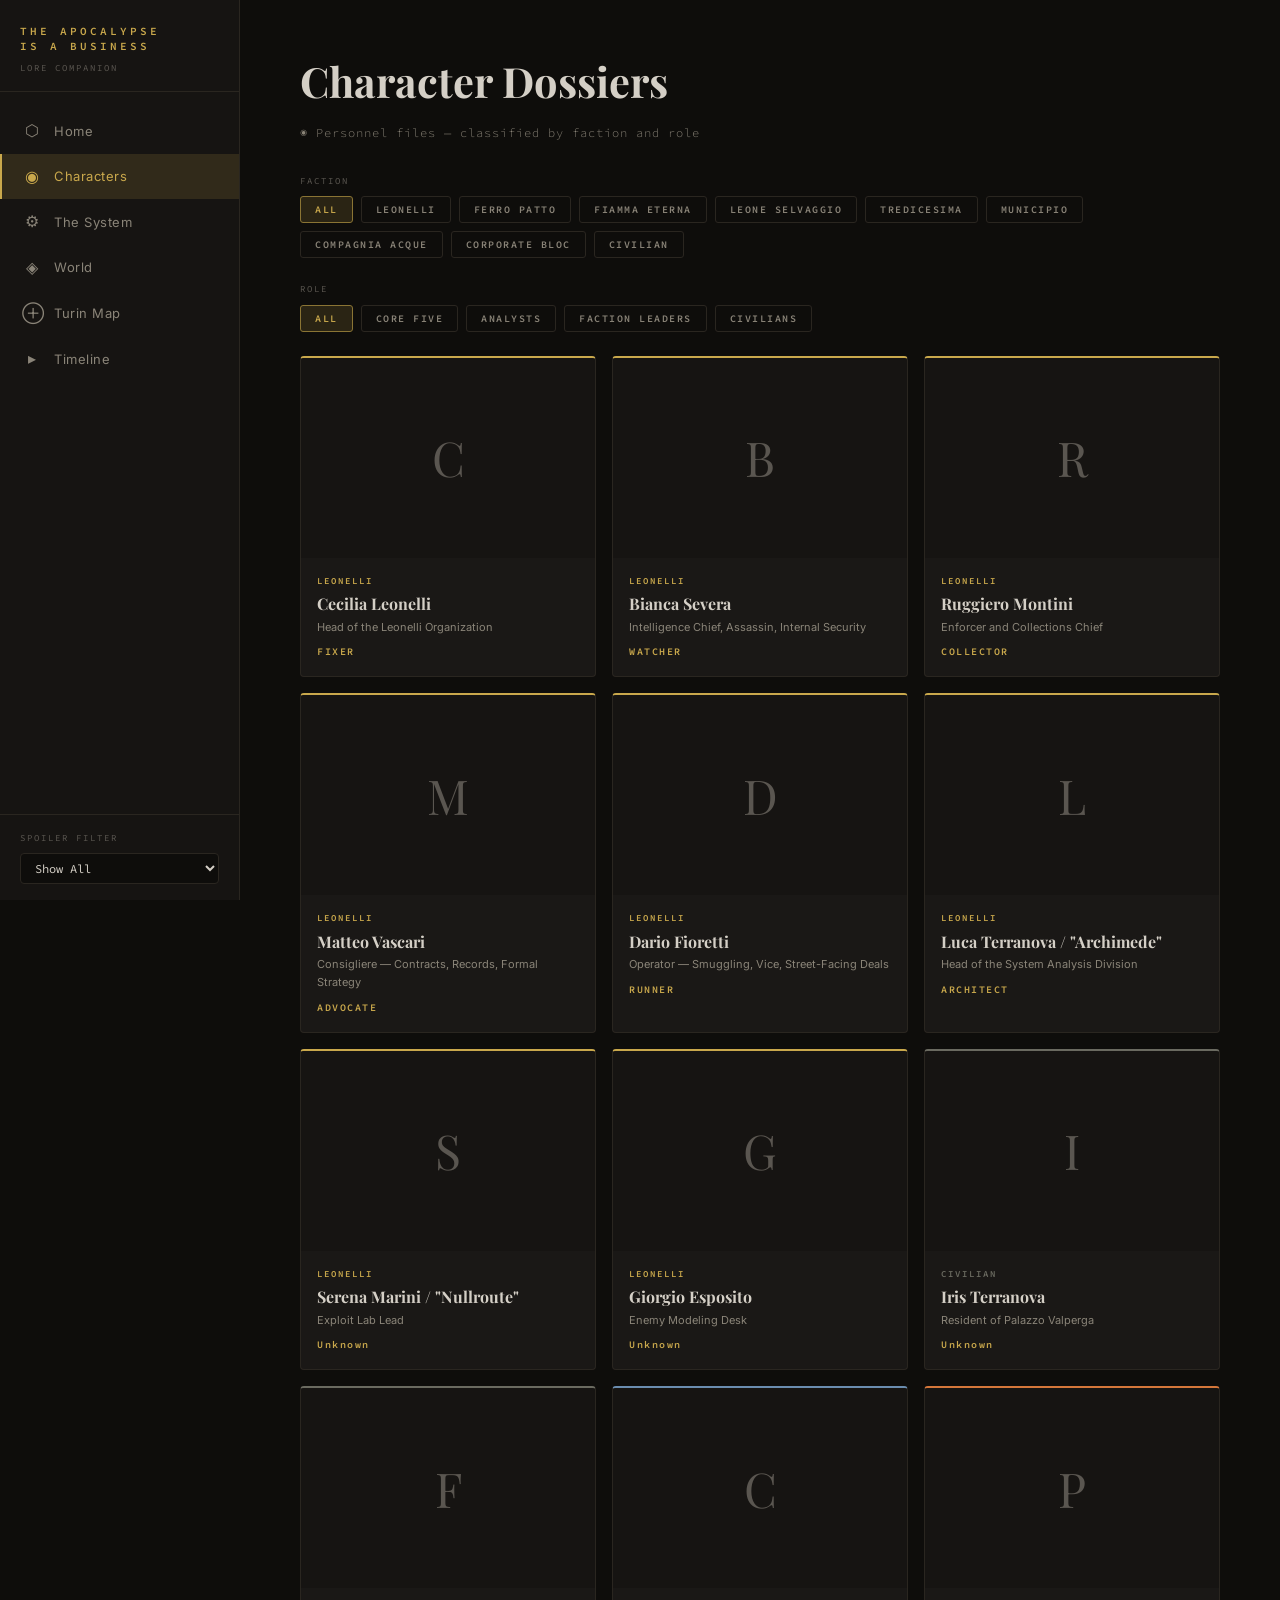
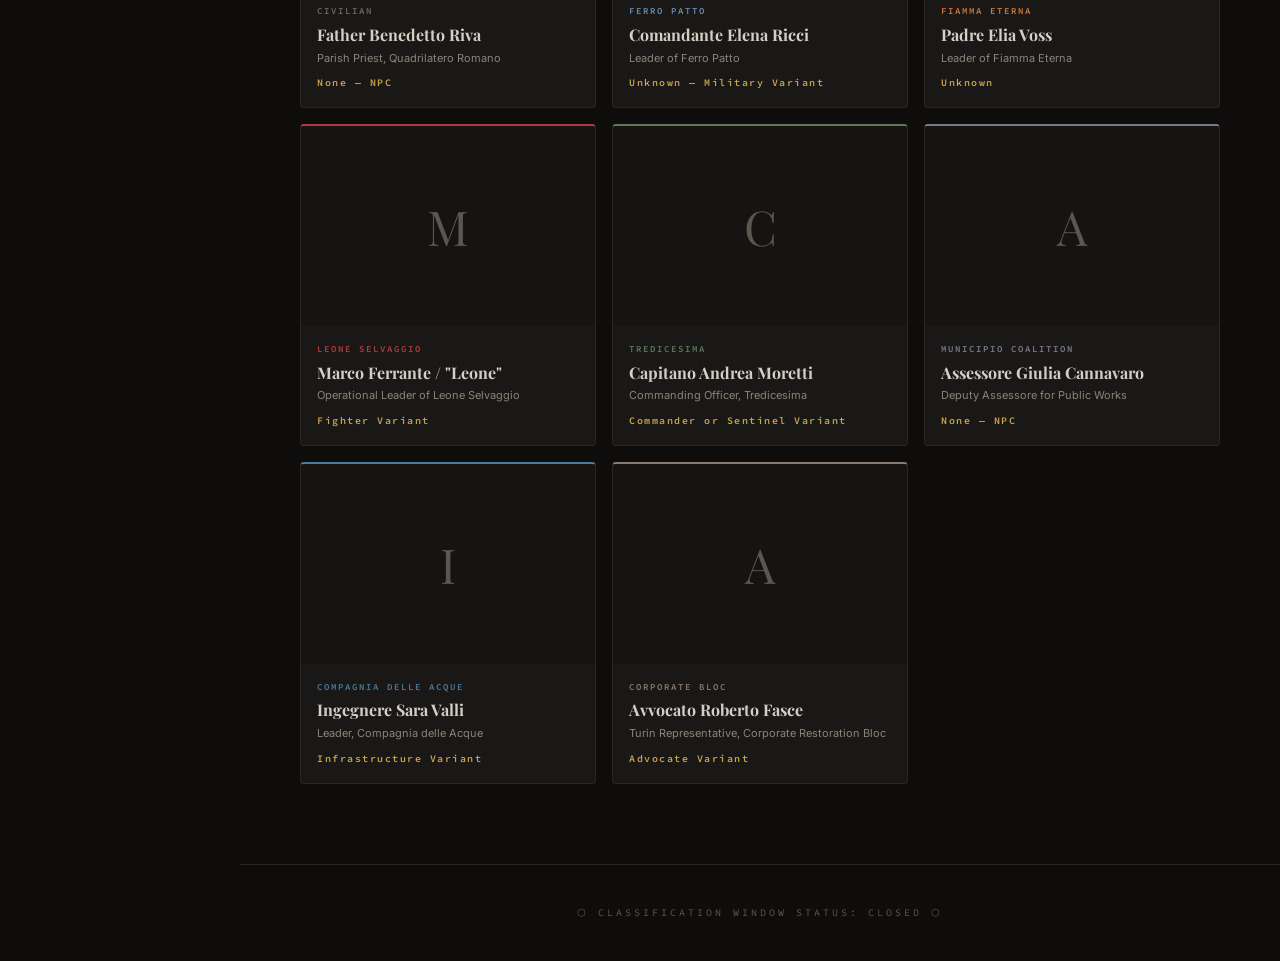
==== characters.html @ a4dcc1e0 "v0.1 site design Initial site design" ====
<!DOCTYPE html>
<html lang="en">
<head>
<meta charset="UTF-8">
<meta name="viewport" content="width=device-width, initial-scale=1.0">
<title>Characters — The Apocalypse Is a Business</title>
<link href="https://fonts.googleapis.com/css2?family=Playfair+Display:ital,wght@0,400;0,700;1,400&family=Source+Code+Pro:wght@300;400;600&family=Inter:wght@300;400;500;600&display=swap" rel="stylesheet">
<link rel="stylesheet" href="css/style.css">
<style>
/* ============================================
   CHARACTER PAGE — Specific Styles
   ============================================ */

/* Card Grid */
.char-grid {
  display: grid;
  grid-template-columns: repeat(auto-fill, minmax(220px, 1fr));
  gap: 16px;
}

.char-card {
  background: var(--bg-card);
  border: 1px solid var(--border-subtle);
  border-radius: 4px;
  overflow: hidden;
  cursor: pointer;
  transition: all var(--transition-speed);
}
.char-card:hover {
  background: var(--bg-card-hover);
  border-color: var(--border-accent);
  transform: translateY(-2px);
}

.char-card-portrait {
  width: 100%;
  height: 200px;
  background: var(--bg-secondary);
  overflow: hidden;
  display: flex;
  align-items: center;
  justify-content: center;
}
.char-card-portrait img {
  width: 100%;
  height: 100%;
  object-fit: cover;
}
.char-card-placeholder {
  width: 100%;
  height: 100%;
  display: flex;
  align-items: center;
  justify-content: center;
  font-family: var(--font-display);
  font-size: 48px;
  color: var(--text-muted);
  background: var(--bg-secondary);
}

.char-card-info {
  padding: 16px;
}
.char-card-faction {
  font-family: var(--font-system);
  font-size: 9px;
  font-weight: 600;
  letter-spacing: 2px;
  text-transform: uppercase;
  margin-bottom: 6px;
}
.char-card-name {
  font-family: var(--font-display);
  font-size: 16px;
  font-weight: 700;
  color: var(--text-primary);
  margin-bottom: 4px;
  line-height: 1.3;
}
.char-card-title {
  font-size: 11px;
  color: var(--text-secondary);
  margin-bottom: 8px;
}
.char-card-class {
  font-family: var(--font-system);
  font-size: 10px;
  font-weight: 600;
  letter-spacing: 1.5px;
  color: var(--accent-gold);
}

/* Filter rows */
.filter-row {
  margin-bottom: 12px;
}
.filter-row-label {
  font-family: var(--font-system);
  font-size: 9px;
  letter-spacing: 2px;
  text-transform: uppercase;
  color: var(--text-muted);
  margin-bottom: 8px;
}

/* No results */
.no-results {
  grid-column: 1 / -1;
  text-align: center;
  padding: 60px 20px;
  font-family: var(--font-system);
  font-size: 13px;
  color: var(--text-muted);
}

/* ============================================
   MODAL / DOSSIER OVERLAY
   ============================================ */
.modal-overlay {
  display: none;
  position: fixed;
  inset: 0;
  background: rgba(0, 0, 0, 0.75);
  z-index: 200;
  overflow-y: auto;
  padding: 40px 20px;
  justify-content: center;
  align-items: flex-start;
}
.modal-overlay.active {
  display: flex;
}

.modal-container {
  background: var(--bg-secondary);
  border: 1px solid var(--border-subtle);
  border-radius: 6px;
  width: 100%;
  max-width: 680px;
  position: relative;
}

.modal-close {
  position: absolute;
  top: 16px;
  right: 16px;
  background: none;
  border: 1px solid var(--border-subtle);
  color: var(--text-secondary);
  width: 36px;
  height: 36px;
  border-radius: 4px;
  cursor: pointer;
  font-size: 18px;
  display: flex;
  align-items: center;
  justify-content: center;
  transition: all var(--transition-speed);
  z-index: 10;
}
.modal-close:hover {
  color: var(--accent-gold);
  border-color: var(--accent-gold-dim);
}

.modal-body {
  padding: 32px;
}

/* ============================================
   DOSSIER INTERIOR STYLES
   ============================================ */
.dossier-header {
  display: flex;
  gap: 24px;
  margin-bottom: 28px;
  align-items: flex-start;
}

.dossier-portrait {
  width: 120px;
  height: 150px;
  border-radius: 4px;
  overflow: hidden;
  flex-shrink: 0;
  background: var(--bg-primary);
  display: flex;
  align-items: center;
  justify-content: center;
}
.dossier-portrait img {
  width: 100%;
  height: 100%;
  object-fit: cover;
}
.dossier-placeholder {
  width: 100%;
  height: 100%;
  display: flex;
  align-items: center;
  justify-content: center;
  font-family: var(--font-display);
  font-size: 40px;
  color: var(--text-muted);
}

.dossier-header-info {
  flex: 1;
  min-width: 0;
}
.dossier-faction {
  font-family: var(--font-system);
  font-size: 9px;
  font-weight: 600;
  letter-spacing: 2px;
  text-transform: uppercase;
  margin-bottom: 6px;
}
.dossier-name {
  font-family: var(--font-display);
  font-size: 24px;
  font-weight: 700;
  color: var(--text-primary);
  line-height: 1.2;
  margin-bottom: 4px;
}
.dossier-alias {
  font-weight: 400;
  font-style: italic;
  color: var(--accent-gold);
}
.dossier-title {
  font-size: 13px;
  color: var(--text-secondary);
  margin-bottom: 8px;
}
.dossier-descriptor {
  font-family: var(--font-system);
  font-size: 12px;
  font-weight: 300;
  font-style: italic;
  color: var(--accent-gold-dim);
}

.dossier-section {
  margin-bottom: 24px;
}
.dossier-section-header {
  font-family: var(--font-system);
  font-size: 9px;
  font-weight: 600;
  letter-spacing: 3px;
  text-transform: uppercase;
  color: var(--accent-gold-dim);
  margin-bottom: 12px;
  padding-bottom: 6px;
  border-bottom: 1px solid var(--border-subtle);
}

.dossier-class-grid {
  display: grid;
  grid-template-columns: 1fr 1fr;
  gap: 8px 16px;
  margin-bottom: 10px;
}
.dossier-field {
  display: flex;
  flex-direction: column;
  gap: 2px;
}
.field-label {
  font-family: var(--font-system);
  font-size: 9px;
  letter-spacing: 1.5px;
  text-transform: uppercase;
  color: var(--text-muted);
}
.field-value {
  font-size: 13px;
  color: var(--text-primary);
}
.field-value.system-text {
  font-family: var(--font-system);
  font-weight: 600;
  color: var(--accent-gold);
}

.dossier-classline {
  font-family: var(--font-system);
  font-size: 11px;
  color: var(--text-secondary);
  letter-spacing: 0.5px;
  padding: 8px 12px;
  background: var(--bg-primary);
  border-radius: 3px;
}

.dossier-text {
  font-size: 13px;
  color: var(--text-secondary);
  line-height: 1.7;
}

.dossier-flaw {
  margin-top: 12px;
  padding: 10px 14px;
  background: rgba(139, 45, 45, 0.08);
  border-left: 2px solid var(--accent-crimson);
  font-size: 12px;
  color: var(--text-secondary);
  line-height: 1.6;
}
.flaw-label {
  font-family: var(--font-system);
  font-size: 9px;
  font-weight: 600;
  letter-spacing: 1.5px;
  text-transform: uppercase;
  color: var(--accent-crimson-bright);
  margin-right: 6px;
}

.skill-ranks {
  margin-top: 6px;
  font-size: 11px;
  color: var(--text-muted);
  font-style: italic;
  line-height: 1.5;
}

.dossier-relationship {
  display: flex;
  flex-direction: column;
  gap: 2px;
  padding: 8px 0;
  border-bottom: 1px solid var(--border-subtle);
}
.dossier-relationship:last-child { border-bottom: none; }
.rel-name {
  font-family: var(--font-display);
  font-size: 14px;
  font-weight: 700;
  color: var(--accent-gold);
}
.rel-detail {
  font-size: 12px;
  color: var(--text-secondary);
  line-height: 1.5;
}

/* Responsive dossier */
@media (max-width: 500px) {
  .dossier-header { flex-direction: column; align-items: center; text-align: center; }
  .dossier-portrait { width: 100px; height: 130px; }
  .dossier-class-grid { grid-template-columns: 1fr; }
  .char-grid { grid-template-columns: repeat(auto-fill, minmax(160px, 1fr)); }
  .char-card-portrait { height: 160px; }
}
</style>
</head>
<body>

<!-- ==================== NAVIGATION ==================== -->
<div class="nav-overlay" id="navOverlay"></div>
<button class="hamburger" id="hamburgerBtn" aria-label="Open menu">☰</button>

<nav class="sidebar" id="sidebar">
  <div class="sidebar-header">
    <div class="sidebar-title">The Apocalypse<br>Is a Business</div>
    <div class="sidebar-subtitle">Lore Companion</div>
  </div>
  <ul class="nav-links">
    <li><a href="index.html"><span class="nav-icon">⬡</span> Home</a></li>
    <li><a href="characters.html" class="active"><span class="nav-icon">◉</span> Characters</a></li>
    <li><a href="system.html"><span class="nav-icon">⚙</span> The System</a></li>
    <li><a href="world.html"><span class="nav-icon">◈</span> World</a></li>
    <li><a href="map.html"><span class="nav-icon">⊕</span> Turin Map</a></li>
    <li><a href="timeline.html"><span class="nav-icon">▸</span> Timeline</a></li>
  </ul>
  <div class="nav-chapter-filter">
    <label for="chapterFilter">Spoiler Filter</label>
    <select class="chapter-select" id="chapterFilter">
      <option value="99">Show All</option>
      <option value="11">Through Chapter 11</option>
      <option value="7">Through Chapter 7</option>
      <option value="5">Through Chapter 5</option>
      <option value="3">Through Chapter 3</option>
      <option value="1">Chapter 1 Only</option>
    </select>
  </div>
</nav>

<!-- ==================== MAIN CONTENT ==================== -->
<main class="main">

  <div class="page-header">
    <h1>Character Dossiers</h1>
    <div class="page-subtitle">◉ Personnel files — classified by faction and role</div>
  </div>

  <section class="section" style="padding-top: 0;">

    <!-- Faction Filter -->
    <div class="filter-row">
      <div class="filter-row-label">Faction</div>
      <div class="filter-bar">
        <button class="filter-btn active" data-filter="all">All</button>
        <button class="filter-btn" data-filter="leonelli">Leonelli</button>
        <button class="filter-btn" data-filter="ferro-patto">Ferro Patto</button>
        <button class="filter-btn" data-filter="fiamma-eterna">Fiamma Eterna</button>
        <button class="filter-btn" data-filter="leone-selvaggio">Leone Selvaggio</button>
        <button class="filter-btn" data-filter="tredicesima">Tredicesima</button>
        <button class="filter-btn" data-filter="municipio">Municipio</button>
        <button class="filter-btn" data-filter="compagnia-acque">Compagnia Acque</button>
        <button class="filter-btn" data-filter="corporate-bloc">Corporate Bloc</button>
        <button class="filter-btn" data-filter="civilian">Civilian</button>
      </div>
    </div>

    <!-- Role Filter -->
    <div class="filter-row">
      <div class="filter-row-label">Role</div>
      <div class="filter-bar">
        <button class="filter-btn active" data-role="all">All</button>
        <button class="filter-btn" data-role="core-five">Core Five</button>
        <button class="filter-btn" data-role="analyst">Analysts</button>
        <button class="filter-btn" data-role="faction-leader">Faction Leaders</button>
        <button class="filter-btn" data-role="civilian">Civilians</button>
      </div>
    </div>

    <!-- Card Grid (rendered by JS) -->
    <div class="char-grid" id="characterGrid"></div>

  </section>

  <footer class="site-footer">
    <div class="footer-system">⬡ Classification Window Status: Closed ⬡</div>
  </footer>

</main>

<!-- ==================== MODAL ==================== -->
<div class="modal-overlay" id="characterModal">
  <div class="modal-container">
    <button class="modal-close" id="modalClose">✕</button>
    <div class="modal-body" id="modalContent"></div>
  </div>
</div>

<!-- ==================== SCRIPTS ==================== -->
<script src="js/nav.js"></script>
<script src="js/spoiler.js"></script>
<script src="js/data/characters.js"></script>
<script src="js/pages/characters.js"></script>

</body>
</html>
---- css/style.css ----
/* ============================================
   THE APOCALYPSE IS A BUSINESS — Shared Styles
   File: css/style.css
   ============================================ */

/* ============================================
   CSS VARIABLES — Edit these to restyle globally
   ============================================ */
:root {
  --bg-primary: #0e0d0b;
  --bg-secondary: #161412;
  --bg-card: #1a1816;
  --bg-card-hover: #201e1a;
  --border-subtle: #2a2620;
  --border-accent: #3a3428;

  --text-primary: #d4cfc6;
  --text-secondary: #8a8478;
  --text-muted: #5a5650;

  --accent-gold: #c9a84c;
  --accent-gold-dim: #8a7434;
  --accent-gold-glow: rgba(201, 168, 76, 0.15);
  --accent-crimson: #8b2d2d;
  --accent-crimson-bright: #b33a3a;

  --system-text: #c9a84c;
  --system-bg: rgba(201, 168, 76, 0.06);
  --system-border: rgba(201, 168, 76, 0.2);

  --font-display: 'Playfair Display', Georgia, serif;
  --font-body: 'Inter', -apple-system, sans-serif;
  --font-system: 'Source Code Pro', 'Courier New', monospace;

  --nav-width: 240px;
  --transition-speed: 0.3s;
}

/* ============================================
   RESET & BASE
   ============================================ */
*, *::before, *::after { box-sizing: border-box; margin: 0; padding: 0; }

html {
  font-size: 16px;
  scroll-behavior: smooth;
  -webkit-font-smoothing: antialiased;
}

body {
  font-family: var(--font-body);
  background: var(--bg-primary);
  color: var(--text-primary);
  line-height: 1.6;
  min-height: 100vh;
}

a { color: var(--accent-gold); text-decoration: none; transition: color var(--transition-speed); }
a:hover { color: var(--text-primary); }

/* ============================================
   NAVIGATION — Sidebar (desktop) / Hamburger (mobile)
   ============================================ */
.nav-overlay {
  display: none;
  position: fixed; inset: 0;
  background: rgba(0,0,0,0.6);
  z-index: 90;
}
.nav-overlay.active { display: block; }

.sidebar {
  position: fixed;
  top: 0; left: 0;
  width: var(--nav-width);
  height: 100vh;
  background: var(--bg-secondary);
  border-right: 1px solid var(--border-subtle);
  display: flex;
  flex-direction: column;
  z-index: 100;
  transition: transform var(--transition-speed);
}

.sidebar-header {
  padding: 24px 20px 16px;
  border-bottom: 1px solid var(--border-subtle);
}

.sidebar-title {
  font-family: var(--font-system);
  font-size: 11px;
  font-weight: 600;
  letter-spacing: 3px;
  text-transform: uppercase;
  color: var(--accent-gold);
  line-height: 1.4;
}

.sidebar-subtitle {
  font-family: var(--font-system);
  font-size: 9px;
  letter-spacing: 2px;
  color: var(--text-muted);
  margin-top: 6px;
  text-transform: uppercase;
}

.nav-links {
  list-style: none;
  padding: 16px 0;
  flex: 1;
  overflow-y: auto;
}

.nav-links li a {
  display: flex;
  align-items: center;
  gap: 12px;
  padding: 10px 20px;
  font-family: var(--font-body);
  font-size: 13px;
  font-weight: 400;
  color: var(--text-secondary);
  letter-spacing: 0.5px;
  transition: all var(--transition-speed);
  border-left: 2px solid transparent;
}

.nav-links li a:hover,
.nav-links li a.active {
  color: var(--accent-gold);
  background: var(--accent-gold-glow);
  border-left-color: var(--accent-gold);
}

.nav-links li a .nav-icon {
  font-size: 16px;
  width: 20px;
  text-align: center;
  flex-shrink: 0;
}

.nav-chapter-filter {
  padding: 16px 20px;
  border-top: 1px solid var(--border-subtle);
}

.nav-chapter-filter label {
  font-family: var(--font-system);
  font-size: 9px;
  letter-spacing: 2px;
  text-transform: uppercase;
  color: var(--text-muted);
  display: block;
  margin-bottom: 8px;
}

.chapter-select {
  width: 100%;
  background: var(--bg-primary);
  border: 1px solid var(--border-subtle);
  color: var(--text-primary);
  font-family: var(--font-system);
  font-size: 12px;
  padding: 6px 10px;
  border-radius: 4px;
  cursor: pointer;
}
.chapter-select:focus { outline: 1px solid var(--accent-gold-dim); }

/* Hamburger */
.hamburger {
  display: none;
  position: fixed;
  top: 16px; left: 16px;
  z-index: 110;
  background: var(--bg-secondary);
  border: 1px solid var(--border-subtle);
  color: var(--accent-gold);
  width: 44px; height: 44px;
  border-radius: 6px;
  cursor: pointer;
  font-size: 20px;
  align-items: center;
  justify-content: center;
}

/* ============================================
   MAIN CONTENT
   ============================================ */
.main {
  margin-left: var(--nav-width);
  min-height: 100vh;
}

/* ============================================
   SHARED SECTION STYLES
   ============================================ */
.section {
  padding: 80px 40px;
  max-width: 1000px;
  margin: 0 auto;
}

.section-header {
  font-family: var(--font-system);
  font-size: 10px;
  font-weight: 600;
  letter-spacing: 4px;
  text-transform: uppercase;
  color: var(--accent-gold-dim);
  margin-bottom: 32px;
  padding-bottom: 12px;
  border-bottom: 1px solid var(--border-subtle);
}

/* ============================================
   PAGE HEADER — Used on all non-landing pages
   ============================================ */
.page-header {
  padding: 48px 40px 32px;
  max-width: 1000px;
  margin: 0 auto;
}

.page-header h1 {
  font-family: var(--font-display);
  font-size: clamp(1.8rem, 3.5vw, 2.6rem);
  font-weight: 700;
  color: var(--text-primary);
  margin-bottom: 8px;
}

.page-header .page-subtitle {
  font-family: var(--font-system);
  font-size: 12px;
  font-weight: 300;
  color: var(--text-secondary);
  letter-spacing: 1px;
}

/* ============================================
   HERO SECTION (index.html only)
   ============================================ */
.hero {
  position: relative;
  min-height: 100vh;
  display: flex;
  flex-direction: column;
  justify-content: center;
  align-items: center;
  text-align: center;
  padding: 60px 24px;
  overflow: hidden;
}

.hero::before {
  content: '';
  position: absolute; inset: 0;
  background:
    radial-gradient(ellipse at 30% 20%, rgba(201,168,76,0.04) 0%, transparent 60%),
    radial-gradient(ellipse at 70% 80%, rgba(139,45,45,0.03) 0%, transparent 50%);
  pointer-events: none;
}

.hero-system-line {
  font-family: var(--font-system);
  font-size: 11px;
  font-weight: 300;
  letter-spacing: 4px;
  text-transform: uppercase;
  color: var(--accent-gold-dim);
  margin-bottom: 40px;
  opacity: 0;
  animation: fadeIn 1s ease 0.3s forwards;
}

.hero-title {
  font-family: var(--font-display);
  font-size: clamp(2.2rem, 5vw, 4rem);
  font-weight: 700;
  color: var(--text-primary);
  line-height: 1.15;
  margin-bottom: 8px;
  opacity: 0;
  animation: fadeIn 1s ease 0.6s forwards;
}

.hero-title em {
  font-style: italic;
  color: var(--accent-gold);
}

.hero-tagline {
  font-family: var(--font-display);
  font-size: clamp(1rem, 2vw, 1.3rem);
  font-weight: 400;
  font-style: italic;
  color: var(--text-secondary);
  margin-top: 4px;
  margin-bottom: 48px;
  opacity: 0;
  animation: fadeIn 1s ease 0.9s forwards;
}

.hero-premise {
  max-width: 600px;
  font-size: 15px;
  color: var(--text-secondary);
  line-height: 1.8;
  opacity: 0;
  animation: fadeIn 1s ease 1.2s forwards;
}

.hero-cta {
  margin-top: 48px;
  display: flex;
  gap: 16px;
  flex-wrap: wrap;
  justify-content: center;
  opacity: 0;
  animation: fadeIn 1s ease 1.5s forwards;
}

/* ============================================
   BUTTONS
   ============================================ */
.btn {
  font-family: var(--font-system);
  font-size: 11px;
  font-weight: 600;
  letter-spacing: 2px;
  text-transform: uppercase;
  padding: 12px 28px;
  border-radius: 4px;
  transition: all var(--transition-speed);
  cursor: pointer;
  border: none;
}

.btn-primary {
  background: var(--accent-gold);
  color: var(--bg-primary);
}
.btn-primary:hover {
  background: var(--text-primary);
  color: var(--bg-primary);
}

.btn-ghost {
  background: transparent;
  color: var(--accent-gold);
  border: 1px solid var(--accent-gold-dim);
}
.btn-ghost:hover {
  background: var(--accent-gold-glow);
  border-color: var(--accent-gold);
  color: var(--accent-gold);
}

/* ============================================
   SYSTEM BROADCAST CARDS
   ============================================ */
.broadcast-feed {
  display: flex;
  flex-direction: column;
  gap: 16px;
}

.broadcast {
  background: var(--system-bg);
  border: 1px solid var(--system-border);
  border-left: 3px solid var(--accent-gold-dim);
  padding: 20px 24px;
  border-radius: 2px;
  transition: border-color var(--transition-speed);
}
.broadcast:hover { border-left-color: var(--accent-gold); }

.broadcast-header {
  display: flex;
  justify-content: space-between;
  align-items: center;
  margin-bottom: 10px;
}

.broadcast-type {
  font-family: var(--font-system);
  font-size: 10px;
  font-weight: 600;
  letter-spacing: 2px;
  text-transform: uppercase;
  color: var(--accent-gold);
}

.broadcast-time {
  font-family: var(--font-system);
  font-size: 10px;
  color: var(--text-muted);
}

.broadcast-body {
  font-family: var(--font-system);
  font-size: 13px;
  font-weight: 300;
  line-height: 1.7;
  color: var(--text-secondary);
}

.broadcast-body strong {
  color: var(--accent-gold);
  font-weight: 600;
}

/* ============================================
   QUICK LINKS / CARD GRID
   ============================================ */
.quick-links {
  display: grid;
  grid-template-columns: repeat(auto-fit, minmax(200px, 1fr));
  gap: 16px;
  margin-top: 16px;
}

.quick-link-card {
  background: var(--bg-card);
  border: 1px solid var(--border-subtle);
  border-radius: 4px;
  padding: 24px 20px;
  transition: all var(--transition-speed);
  display: flex;
  flex-direction: column;
  gap: 10px;
}
.quick-link-card:hover {
  background: var(--bg-card-hover);
  border-color: var(--accent-gold-dim);
  transform: translateY(-2px);
}

.quick-link-icon {
  font-size: 24px;
  margin-bottom: 4px;
}

.quick-link-title {
  font-family: var(--font-display);
  font-size: 16px;
  font-weight: 700;
  color: var(--text-primary);
}

.quick-link-desc {
  font-size: 12px;
  color: var(--text-secondary);
  line-height: 1.5;
}

/* ============================================
   CONTENT CARDS — Reusable across pages
   ============================================ */
.content-card {
  background: var(--bg-card);
  border: 1px solid var(--border-subtle);
  border-radius: 4px;
  padding: 24px;
  transition: all var(--transition-speed);
}
.content-card:hover {
  border-color: var(--border-accent);
}

.content-card-header {
  display: flex;
  justify-content: space-between;
  align-items: flex-start;
  margin-bottom: 12px;
}

.content-card h3 {
  font-family: var(--font-display);
  font-size: 18px;
  font-weight: 700;
  color: var(--text-primary);
}

.content-card-tag {
  font-family: var(--font-system);
  font-size: 9px;
  font-weight: 600;
  letter-spacing: 1.5px;
  text-transform: uppercase;
  color: var(--accent-gold);
  background: var(--accent-gold-glow);
  padding: 3px 8px;
  border-radius: 2px;
  white-space: nowrap;
}

.content-card p {
  font-size: 13px;
  color: var(--text-secondary);
  line-height: 1.7;
}

/* Tag color variants */
.content-card-tag.tag-crimson {
  color: var(--accent-crimson-bright);
  background: rgba(139, 45, 45, 0.15);
}

.content-card-tag.tag-muted {
  color: var(--text-secondary);
  background: rgba(138, 132, 120, 0.1);
}

/* ============================================
   FILTER BAR — Reusable across pages
   ============================================ */
.filter-bar {
  display: flex;
  flex-wrap: wrap;
  gap: 8px;
  margin-bottom: 24px;
}

.filter-btn {
  font-family: var(--font-system);
  font-size: 10px;
  font-weight: 600;
  letter-spacing: 1.5px;
  text-transform: uppercase;
  padding: 6px 14px;
  border-radius: 3px;
  border: 1px solid var(--border-subtle);
  background: transparent;
  color: var(--text-secondary);
  cursor: pointer;
  transition: all var(--transition-speed);
}

.filter-btn:hover,
.filter-btn.active {
  color: var(--accent-gold);
  border-color: var(--accent-gold-dim);
  background: var(--accent-gold-glow);
}

/* ============================================
   STAT BAR — For character/system pages
   ============================================ */
.stat-row {
  display: flex;
  align-items: center;
  gap: 10px;
  margin-bottom: 6px;
}

.stat-label {
  font-family: var(--font-system);
  font-size: 10px;
  font-weight: 600;
  letter-spacing: 1.5px;
  text-transform: uppercase;
  color: var(--text-muted);
  width: 80px;
  flex-shrink: 0;
}

.stat-bar-track {
  flex: 1;
  height: 4px;
  background: var(--border-subtle);
  border-radius: 2px;
  overflow: hidden;
}

.stat-bar-fill {
  height: 100%;
  background: var(--accent-gold-dim);
  border-radius: 2px;
  transition: width 0.6s ease;
}

.stat-bar-fill.primary {
  background: var(--accent-gold);
}

/* ============================================
   SKILL BLOCK — For character/system pages
   ============================================ */
.skill-block {
  background: var(--system-bg);
  border: 1px solid var(--system-border);
  border-radius: 3px;
  padding: 16px 20px;
  margin-bottom: 12px;
}

.skill-name {
  font-family: var(--font-system);
  font-size: 12px;
  font-weight: 600;
  letter-spacing: 1px;
  text-transform: uppercase;
  color: var(--accent-gold);
  margin-bottom: 4px;
}

.skill-type {
  font-family: var(--font-system);
  font-size: 9px;
  color: var(--text-muted);
  letter-spacing: 1px;
  text-transform: uppercase;
  margin-bottom: 8px;
}

.skill-desc {
  font-size: 13px;
  color: var(--text-secondary);
  line-height: 1.6;
}

/* ============================================
   FOOTER
   ============================================ */
.site-footer {
  padding: 40px;
  border-top: 1px solid var(--border-subtle);
  text-align: center;
}

.footer-system {
  font-family: var(--font-system);
  font-size: 10px;
  letter-spacing: 3px;
  text-transform: uppercase;
  color: var(--text-muted);
}

/* ============================================
   ANIMATIONS
   ============================================ */
@keyframes fadeIn {
  from { opacity: 0; transform: translateY(12px); }
  to   { opacity: 1; transform: translateY(0); }
}

/* ============================================
   RESPONSIVE
   ============================================ */
@media (max-width: 768px) {
  .sidebar { transform: translateX(-100%); }
  .sidebar.open { transform: translateX(0); }
  .hamburger { display: flex; }
  .main { margin-left: 0; }
  .section { padding: 60px 20px; }
  .page-header { padding: 72px 20px 24px; }
  .hero { padding: 80px 20px 60px; }
  .filter-bar { gap: 6px; }
}
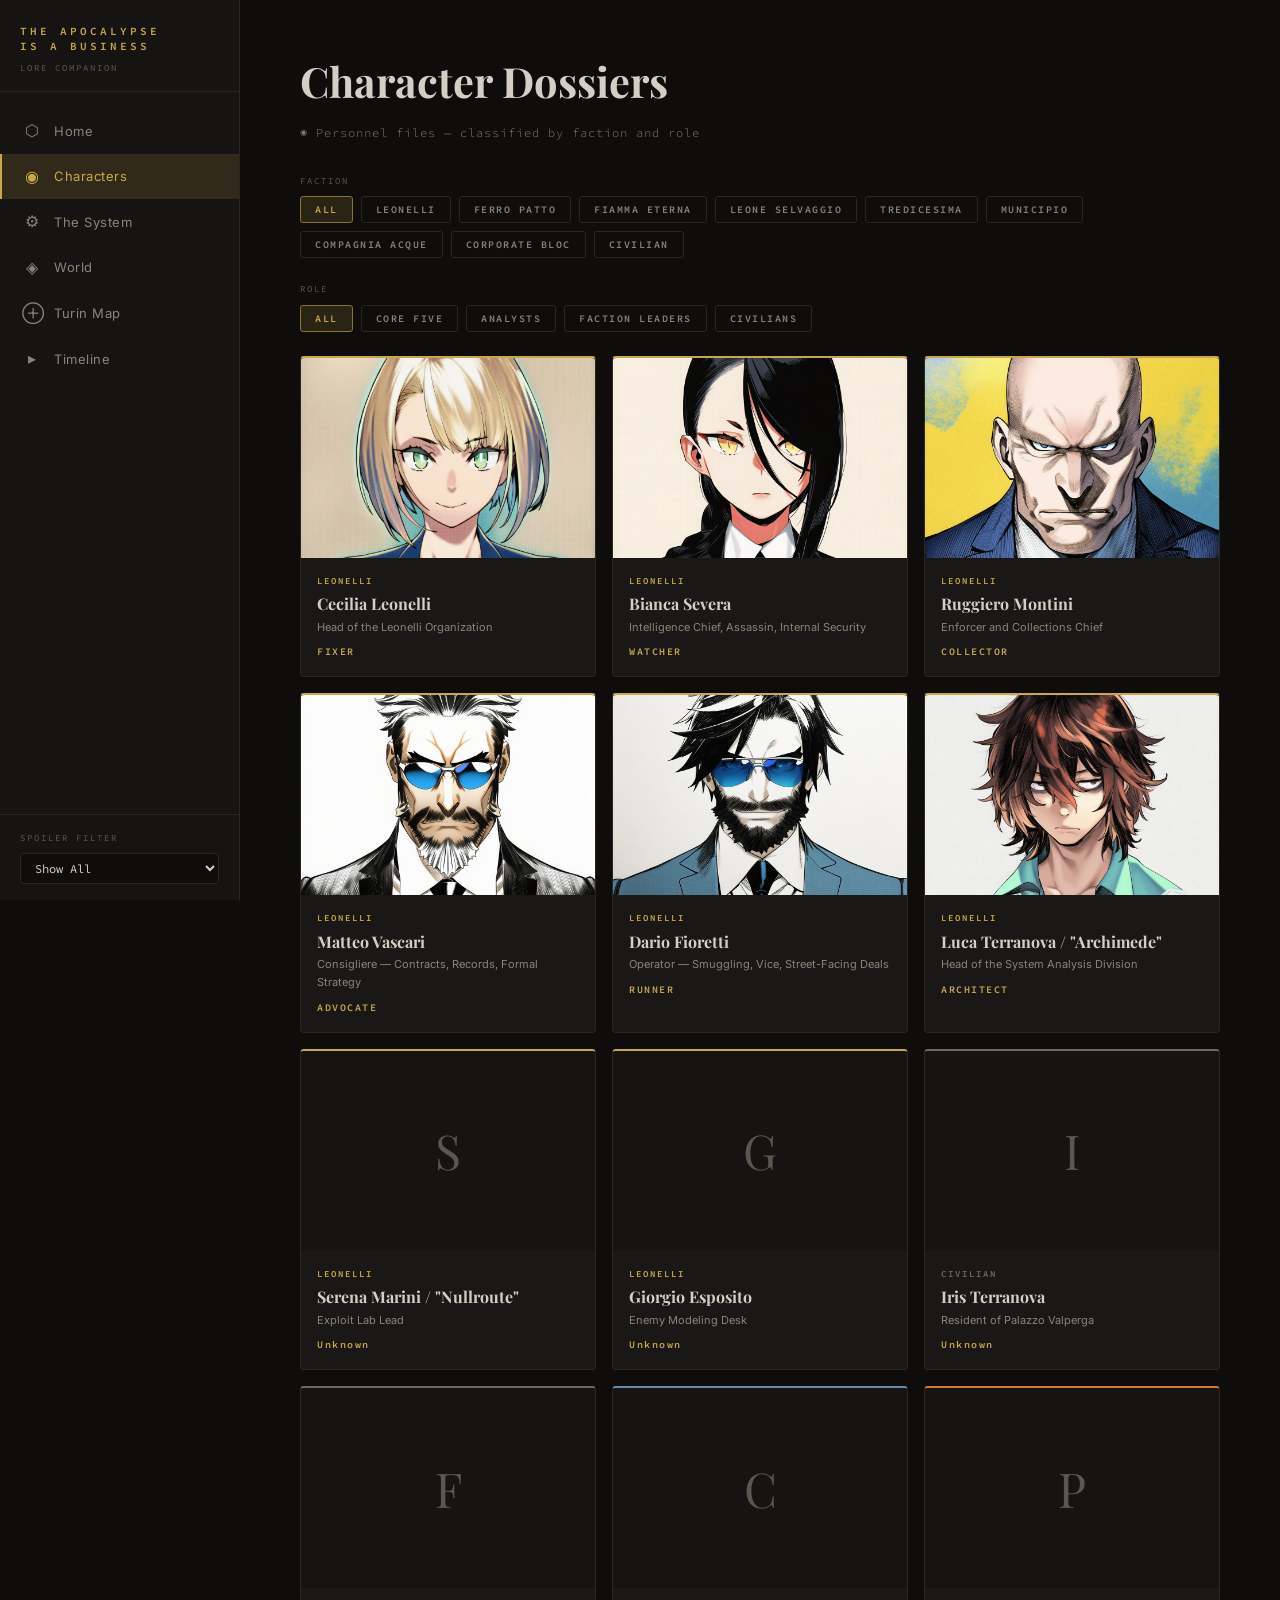
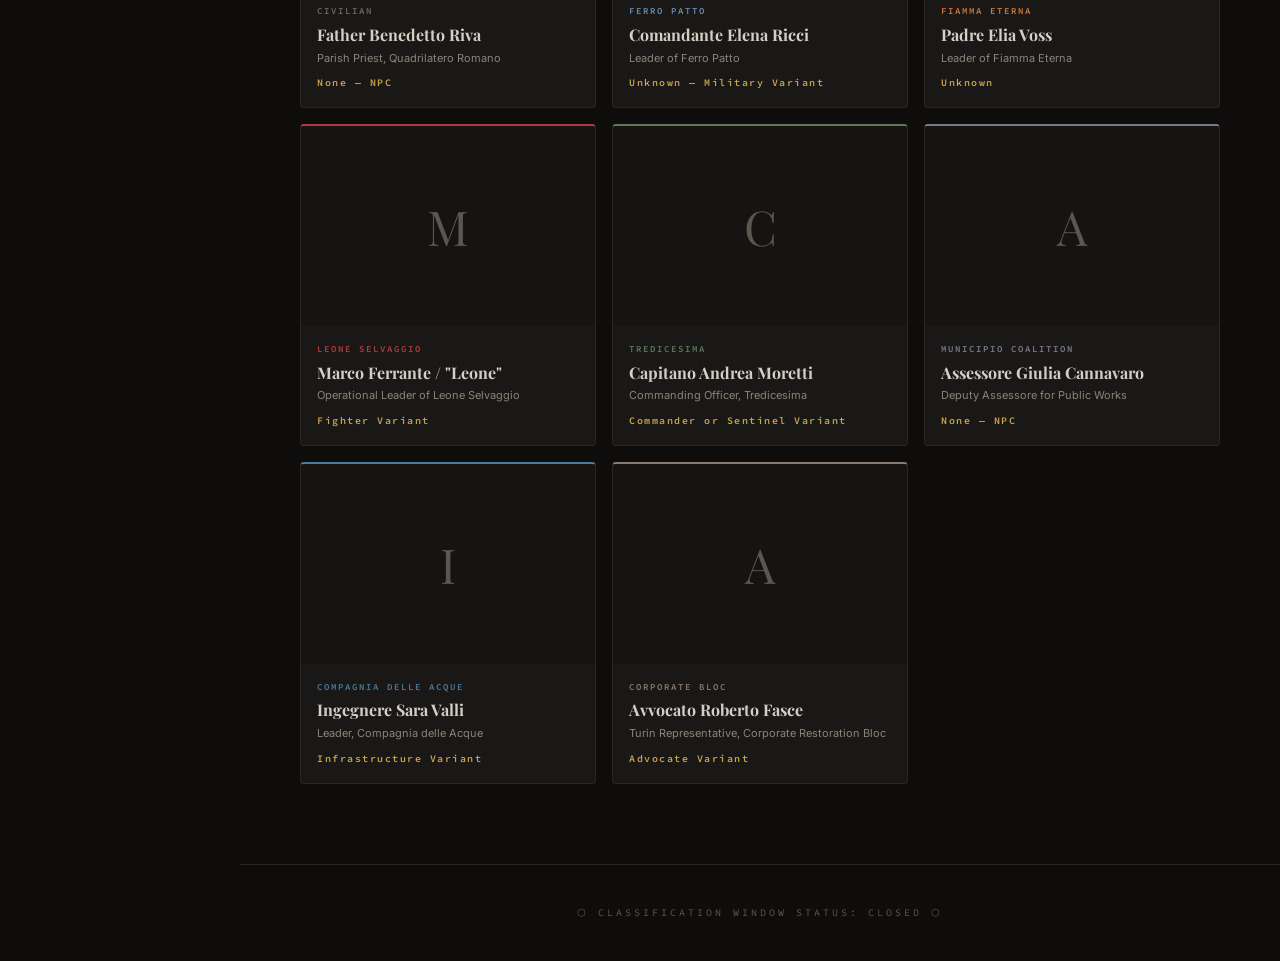
==== commit 68b9bf9f: "timeline update timeline and spoiler update" ====
--- a/characters.html
+++ b/characters.html
@@ -381,11 +381,13 @@
     <label for="chapterFilter">Spoiler Filter</label>
     <select class="chapter-select" id="chapterFilter">
       <option value="99">Show All</option>
-      <option value="11">Through Chapter 11</option>
-      <option value="7">Through Chapter 7</option>
+	  <option value="35">Through Chapter 35</option>
+	  <option value="30">Through Chapter 30</option>
+      <option value="25">Through Chapter 25</option>
+      <option value="20">Through Chapter 20</option>
+      <option value="15">Through Chapter 15</option>
+      <option value="10">Through Chapter 10</option>
       <option value="5">Through Chapter 5</option>
-      <option value="3">Through Chapter 3</option>
-      <option value="1">Chapter 1 Only</option>
     </select>
   </div>
 </nav>
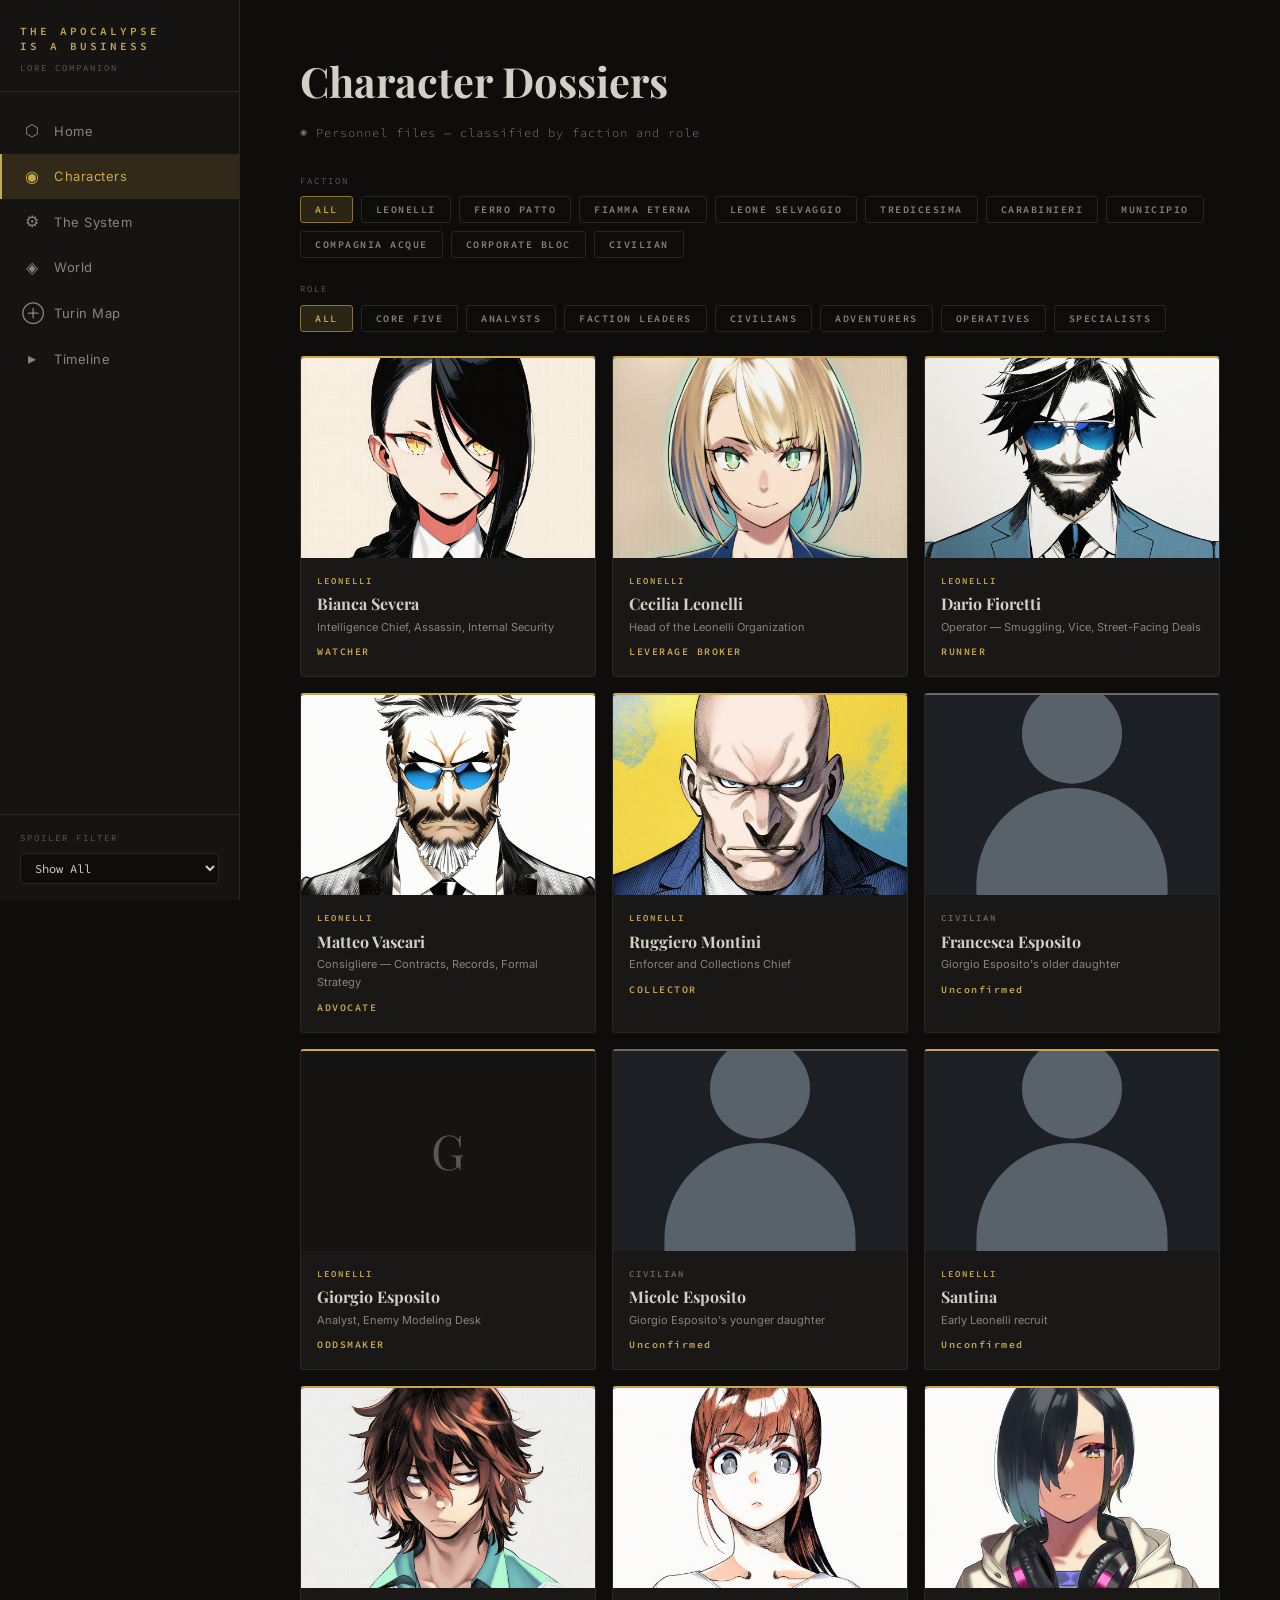
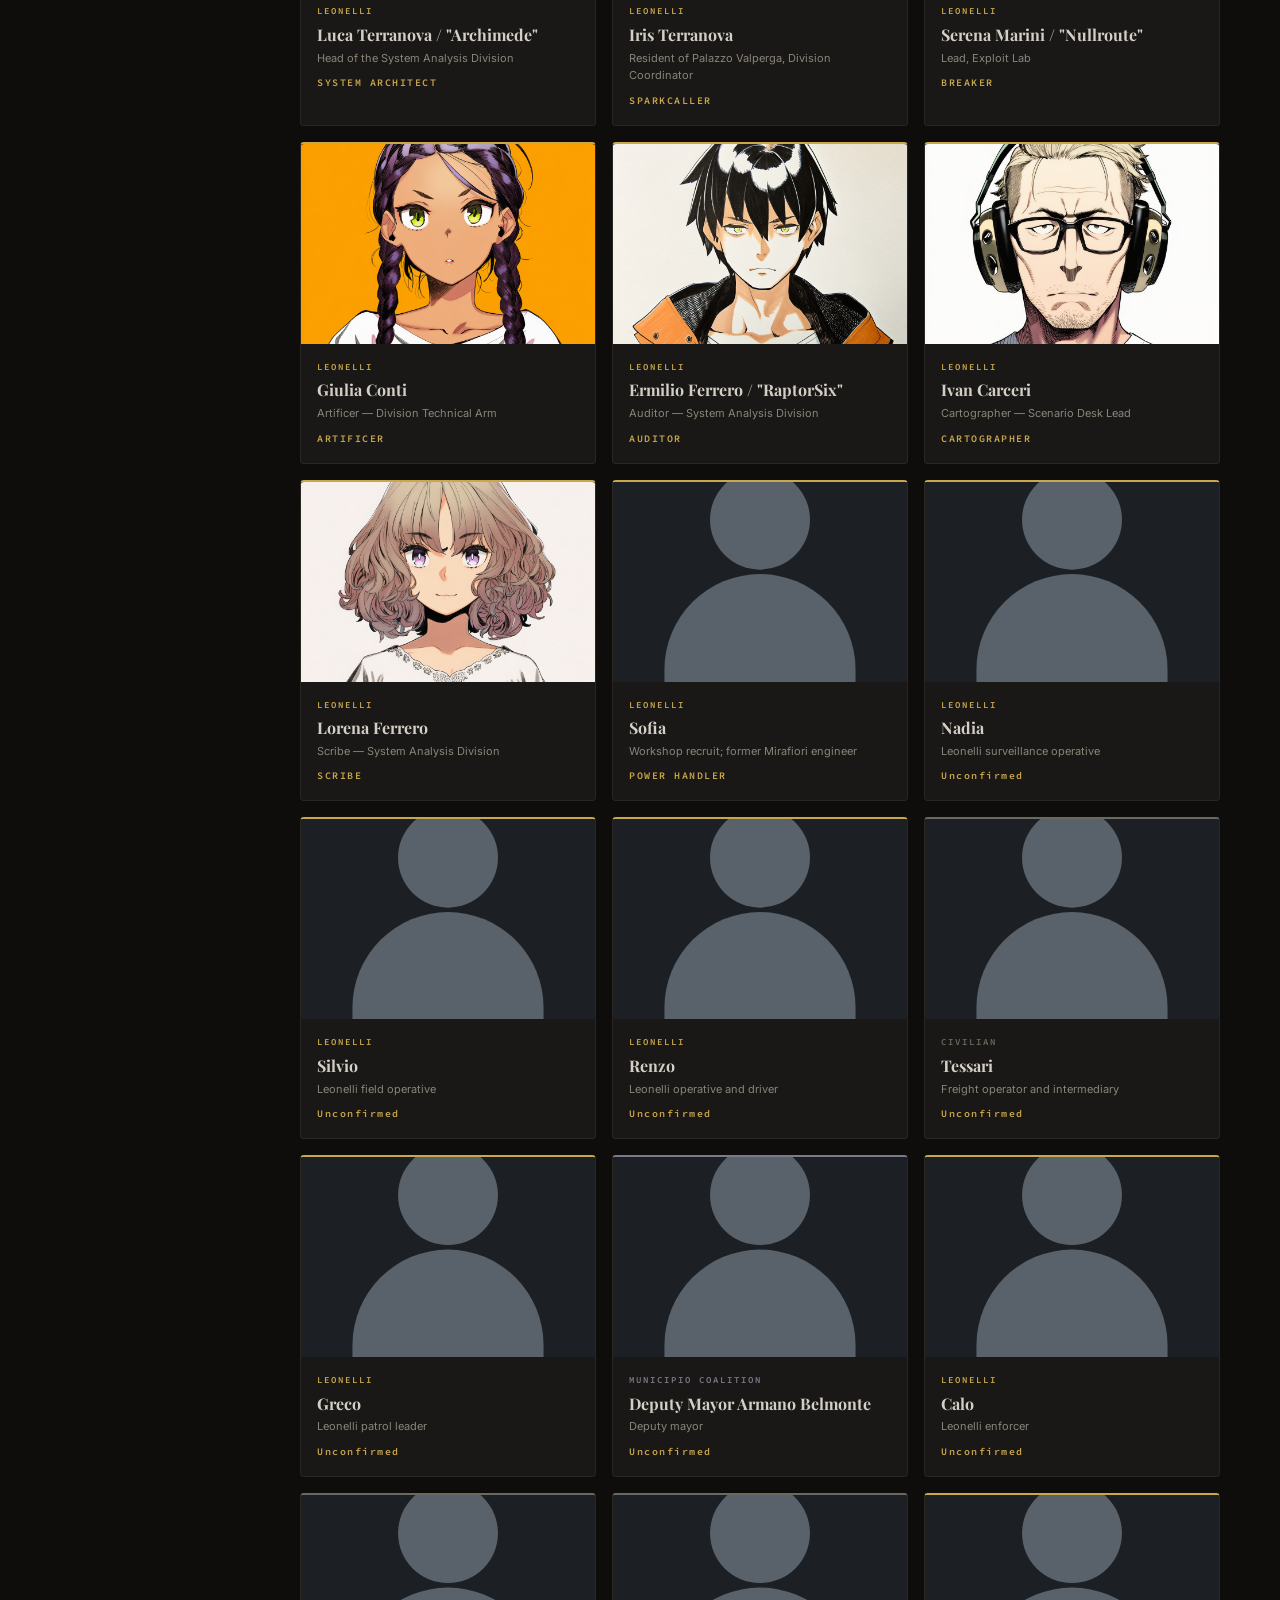
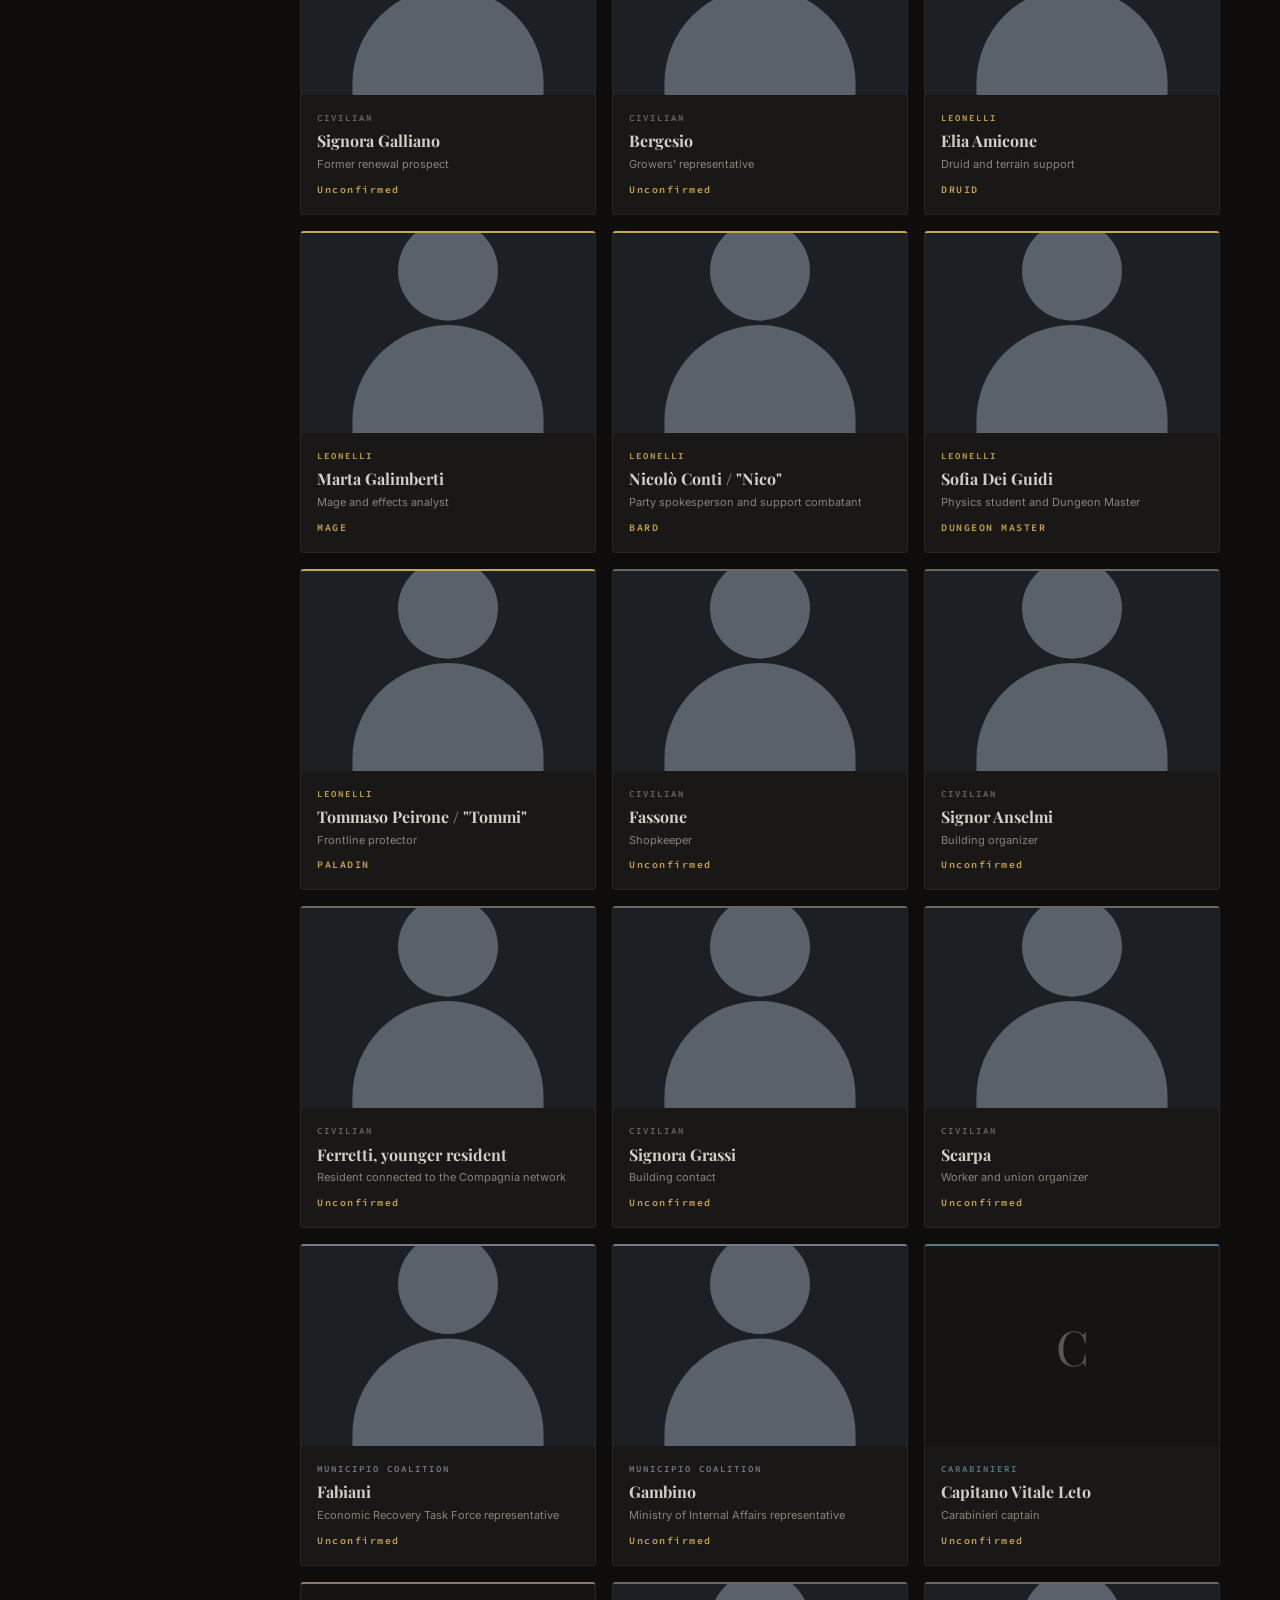
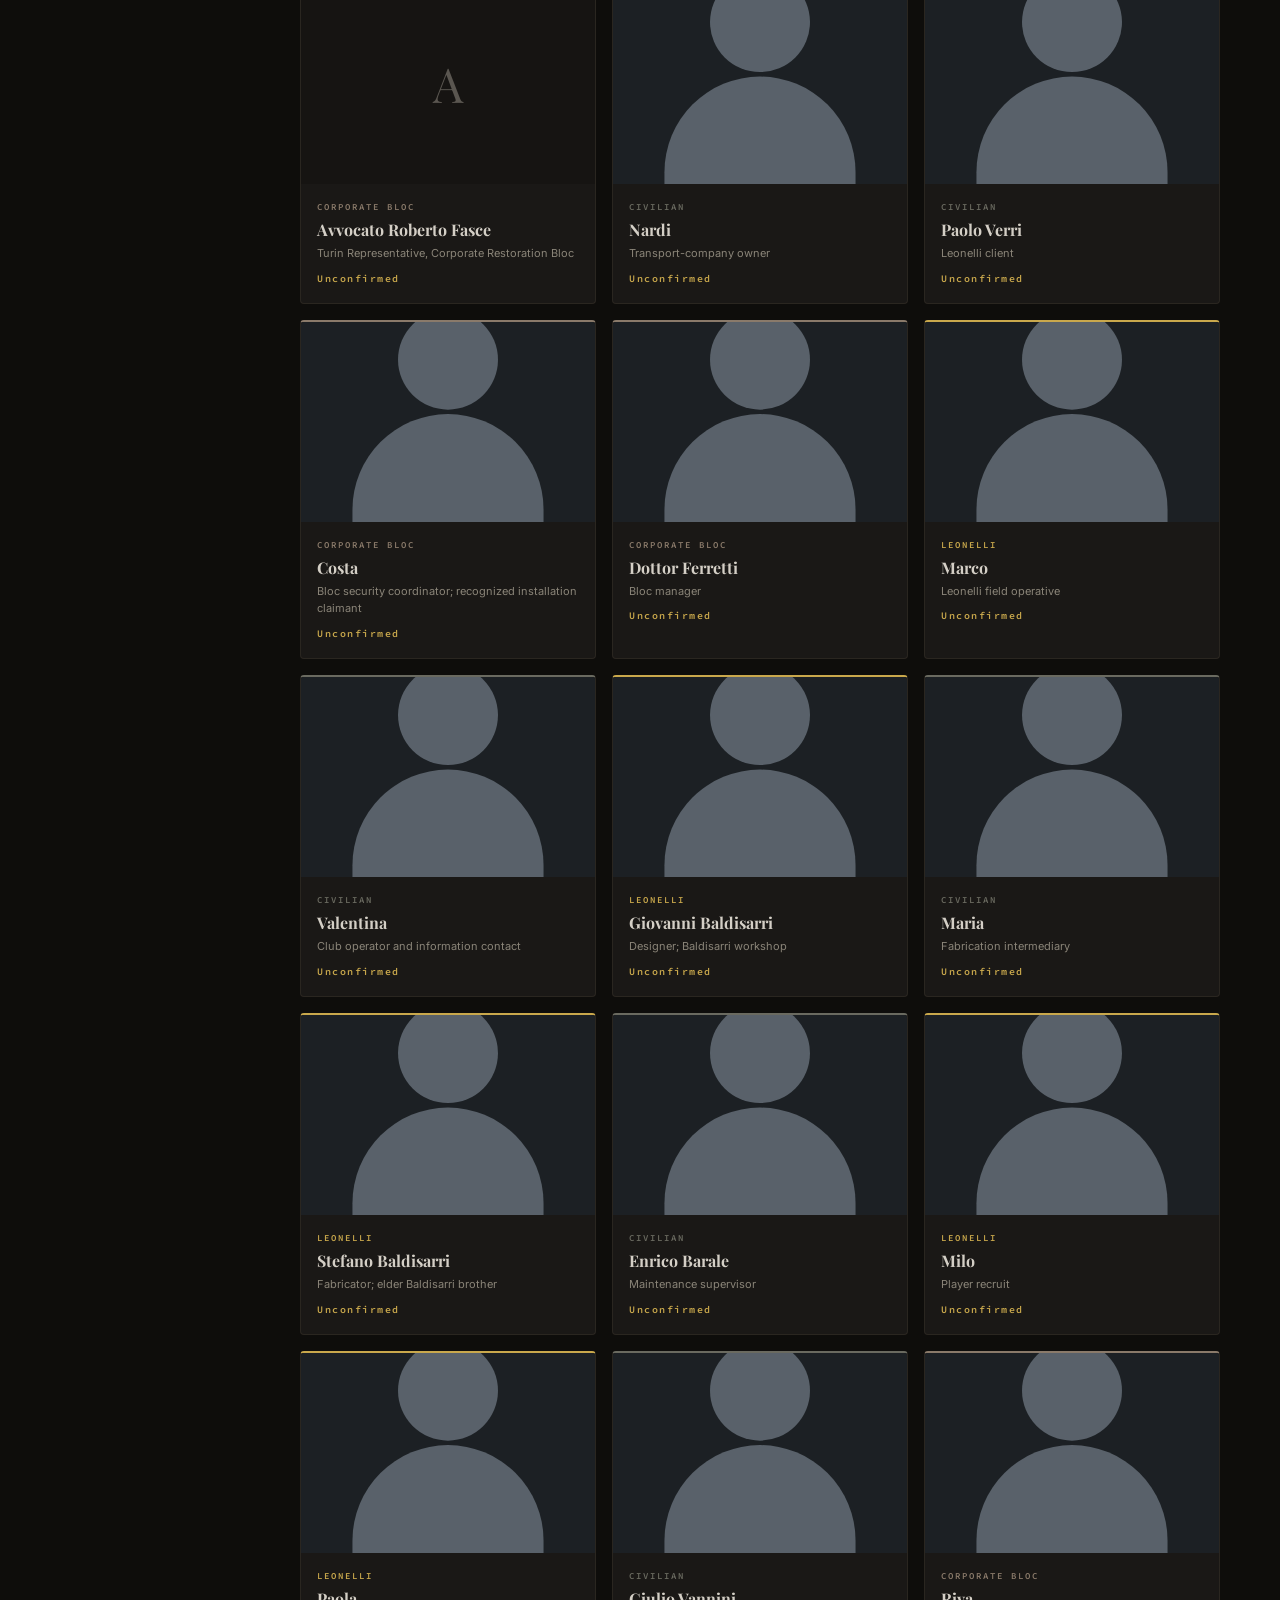
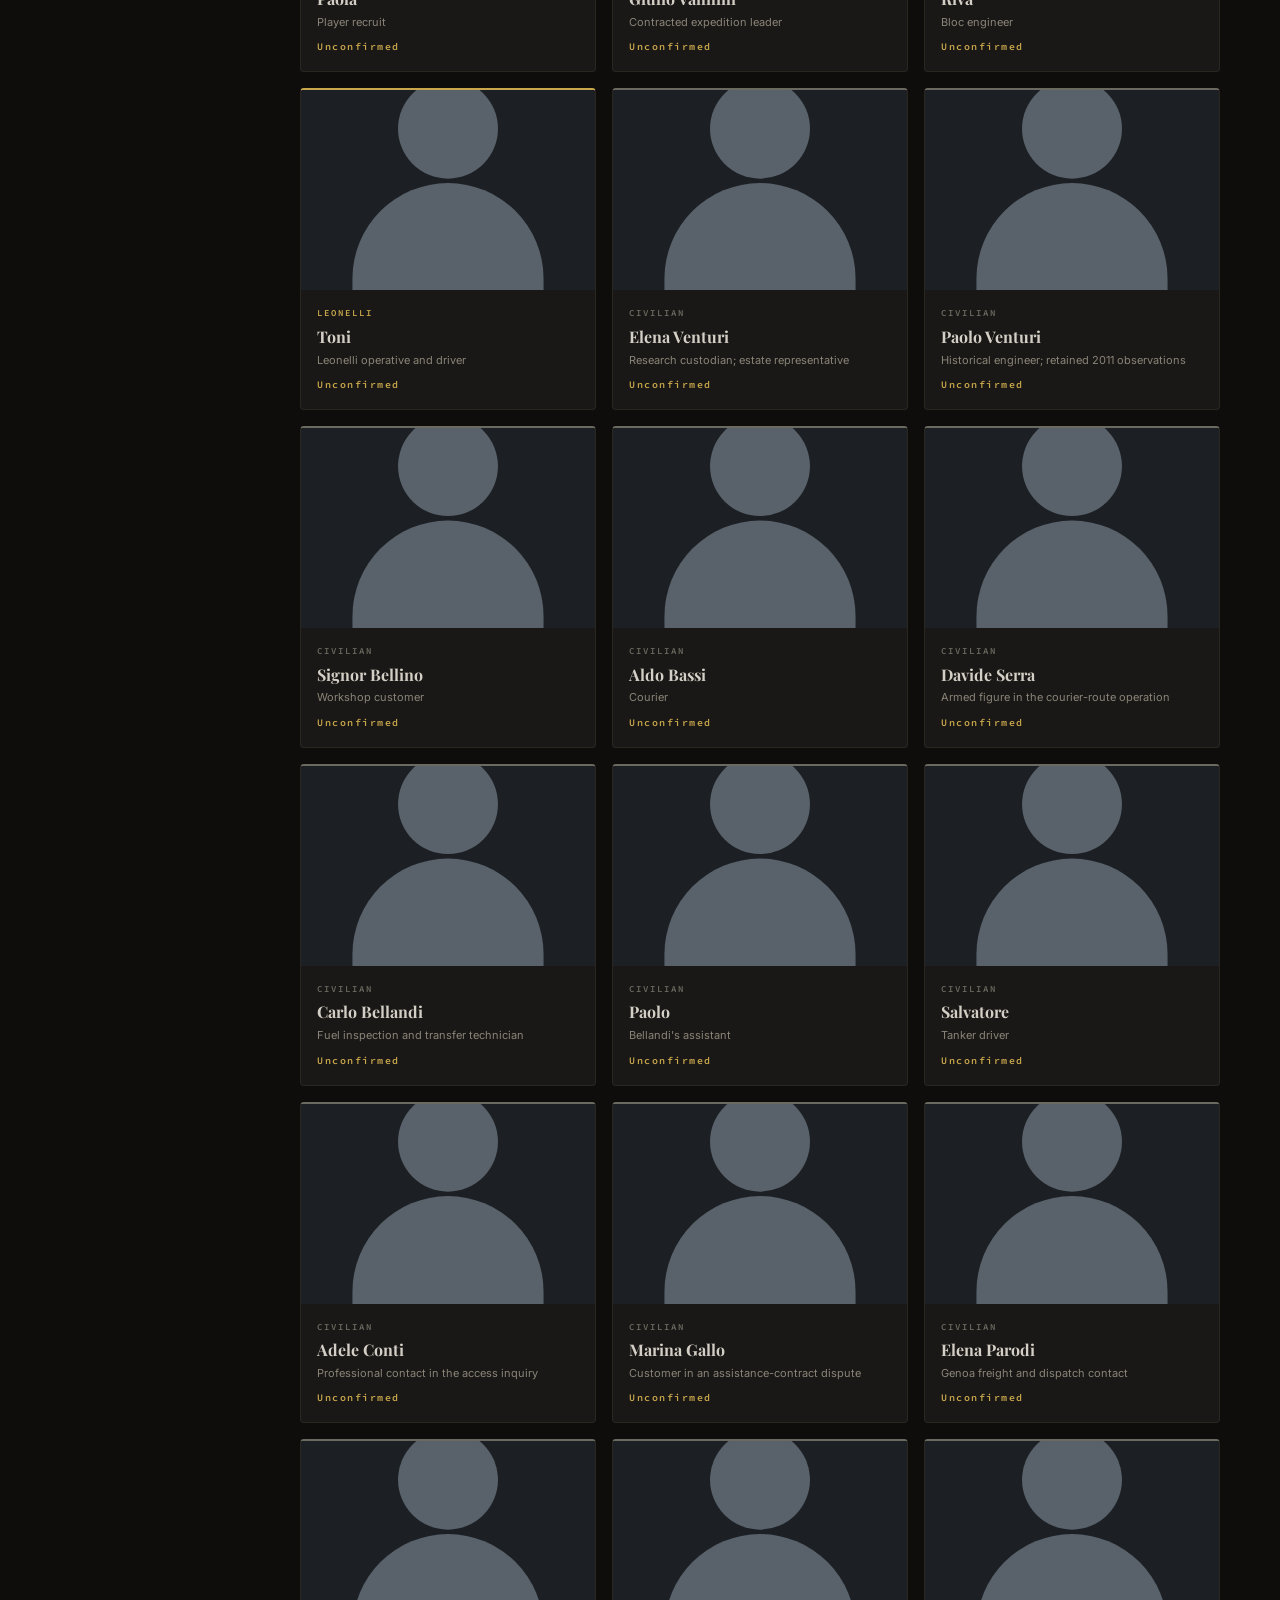
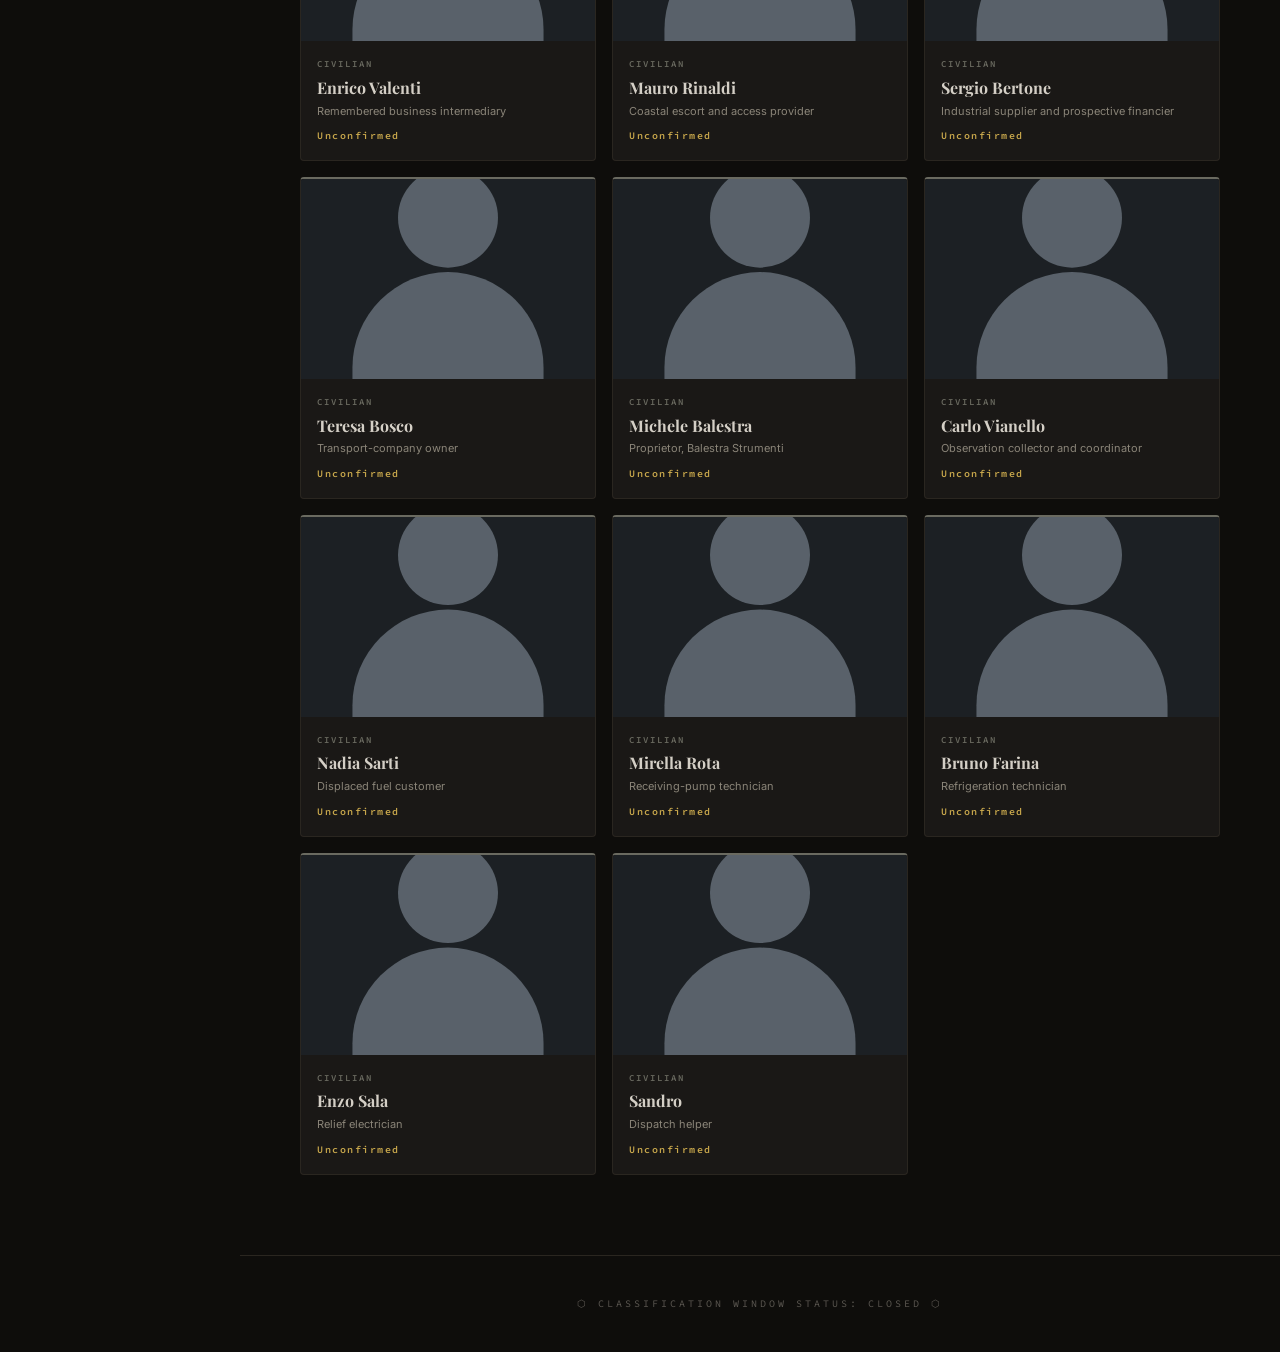
==== commit 45252b89: "book two update update for book two info" ====
--- a/characters.html
+++ b/characters.html
@@ -380,9 +380,28 @@
   <div class="nav-chapter-filter">
     <label for="chapterFilter">Spoiler Filter</label>
     <select class="chapter-select" id="chapterFilter">
-      <option value="99">Show All</option>
-	  <option value="35">Through Chapter 35</option>
-	  <option value="30">Through Chapter 30</option>
+      <option value="999">Show All</option>
+      <option value="124">Through Chapter 124</option>
+      <option value="120">Through Chapter 120</option>
+      <option value="115">Through Chapter 115</option>
+      <option value="110">Through Chapter 110</option>
+      <option value="105">Through Chapter 105</option>
+      <option value="100">Through Chapter 100</option>
+      <option value="95">Through Chapter 95</option>
+      <option value="90">Through Chapter 90</option>
+      <option value="85">Through Chapter 85</option>
+      <option value="80">Through Chapter 80</option>
+      <option value="75">Through Chapter 75</option>
+      <option value="72">Through Chapter 72</option>
+      <option value="70">Through Chapter 70</option>
+      <option value="65">Through Chapter 65</option>
+      <option value="60">Through Chapter 60</option>
+      <option value="55">Through Chapter 55</option>
+      <option value="50">Through Chapter 50</option>
+      <option value="45">Through Chapter 45</option>
+      <option value="40">Through Chapter 40</option>
+      <option value="35">Through Chapter 35</option>
+      <option value="30">Through Chapter 30</option>
       <option value="25">Through Chapter 25</option>
       <option value="20">Through Chapter 20</option>
       <option value="15">Through Chapter 15</option>
@@ -412,6 +431,7 @@
         <button class="filter-btn" data-filter="fiamma-eterna">Fiamma Eterna</button>
         <button class="filter-btn" data-filter="leone-selvaggio">Leone Selvaggio</button>
         <button class="filter-btn" data-filter="tredicesima">Tredicesima</button>
+        <button class="filter-btn" data-filter="carabinieri">Carabinieri</button>
         <button class="filter-btn" data-filter="municipio">Municipio</button>
         <button class="filter-btn" data-filter="compagnia-acque">Compagnia Acque</button>
         <button class="filter-btn" data-filter="corporate-bloc">Corporate Bloc</button>
@@ -428,6 +448,9 @@
         <button class="filter-btn" data-role="analyst">Analysts</button>
         <button class="filter-btn" data-role="faction-leader">Faction Leaders</button>
         <button class="filter-btn" data-role="civilian">Civilians</button>
+        <button class="filter-btn" data-role="adventurer">Adventurers</button>
+        <button class="filter-btn" data-role="operative">Operatives</button>
+        <button class="filter-btn" data-role="specialist">Specialists</button>
       </div>
     </div>
 
--- a/css/style.css
+++ b/css/style.css
@@ -641,6 +641,161 @@
 }
 
 /* ============================================
+   NEWSLETTER FORM
+   ============================================ */
+.newsletter-container {
+  max-width: 640px;
+  margin: 0 auto;
+}
+
+.newsletter-card {
+  background: var(--bg-card);
+  border: 1px solid var(--border-subtle);
+  border-left: 3px solid var(--accent-gold-dim);
+  border-radius: 4px;
+  padding: 40px;
+  transition: border-color var(--transition-speed);
+}
+.newsletter-card:hover { border-left-color: var(--accent-gold); }
+
+.newsletter-intro {
+  margin-bottom: 32px;
+  text-align: center;
+}
+
+.newsletter-system-line {
+  font-family: var(--font-system);
+  font-size: 10px;
+  font-weight: 600;
+  letter-spacing: 3px;
+  text-transform: uppercase;
+  color: var(--accent-gold-dim);
+  margin-bottom: 12px;
+}
+
+.newsletter-title {
+  font-family: var(--font-display);
+  font-size: 22px;
+  font-weight: 700;
+  color: var(--text-primary);
+  margin-bottom: 12px;
+}
+
+.newsletter-desc {
+  font-size: 14px;
+  color: var(--text-secondary);
+  line-height: 1.7;
+  max-width: 480px;
+  margin: 0 auto;
+}
+
+.newsletter-form {
+  display: flex;
+  flex-direction: column;
+  gap: 18px;
+}
+
+.newsletter-row {
+  display: flex;
+  flex-direction: column;
+  gap: 6px;
+}
+
+.newsletter-label {
+  font-family: var(--font-system);
+  font-size: 9px;
+  font-weight: 600;
+  letter-spacing: 2px;
+  text-transform: uppercase;
+  color: var(--text-muted);
+}
+
+.newsletter-input {
+  background: var(--bg-primary);
+  border: 1px solid var(--border-subtle);
+  color: var(--text-primary);
+  font-family: var(--font-system);
+  font-size: 13px;
+  padding: 12px 14px;
+  border-radius: 4px;
+  width: 100%;
+  transition: border-color var(--transition-speed), background var(--transition-speed);
+}
+.newsletter-input::placeholder { color: var(--text-muted); }
+.newsletter-input:focus {
+  outline: none;
+  border-color: var(--accent-gold-dim);
+  background: var(--bg-secondary);
+}
+
+.newsletter-checkbox-row { display: flex; align-items: flex-start; }
+
+.newsletter-checkbox {
+  display: flex;
+  gap: 10px;
+  align-items: flex-start;
+  cursor: pointer;
+  font-family: var(--font-system);
+  font-size: 11px;
+  color: var(--text-secondary);
+  line-height: 1.6;
+  letter-spacing: 0.3px;
+}
+.newsletter-checkbox input[type="checkbox"] {
+  margin-top: 2px;
+  accent-color: var(--accent-gold);
+  cursor: pointer;
+  flex-shrink: 0;
+}
+
+.newsletter-recaptcha {
+  display: flex;
+  justify-content: center;
+  margin: 4px 0;
+}
+.newsletter-recaptcha.ml-error iframe {
+  border: 1px solid var(--accent-crimson) !important;
+}
+
+.newsletter-privacy {
+  font-family: var(--font-system);
+  font-size: 10px;
+  letter-spacing: 1px;
+  color: var(--text-muted);
+  text-align: center;
+  margin: 4px 0;
+}
+
+.newsletter-submit-row { margin-top: 8px; }
+
+.newsletter-submit {
+  width: 100%;
+  font-family: var(--font-system);
+  font-size: 11px;
+  letter-spacing: 2px;
+  padding: 14px 28px;
+}
+
+.newsletter-success {
+  text-align: center;
+  padding: 20px 0;
+}
+
+/* MailerLite validation error states — themed to crimson */
+.ml-error .newsletter-input,
+.ml-error input[type="email"] {
+  border-color: var(--accent-crimson) !important;
+}
+.ml-error .newsletter-checkbox,
+.ml-error .newsletter-checkbox span {
+  color: var(--accent-crimson-bright) !important;
+}
+
+@media (max-width: 600px) {
+  .newsletter-card { padding: 28px 20px; }
+}
+
+/* ============================================
    ANIMATIONS
    ============================================ */
 @keyframes fadeIn {
